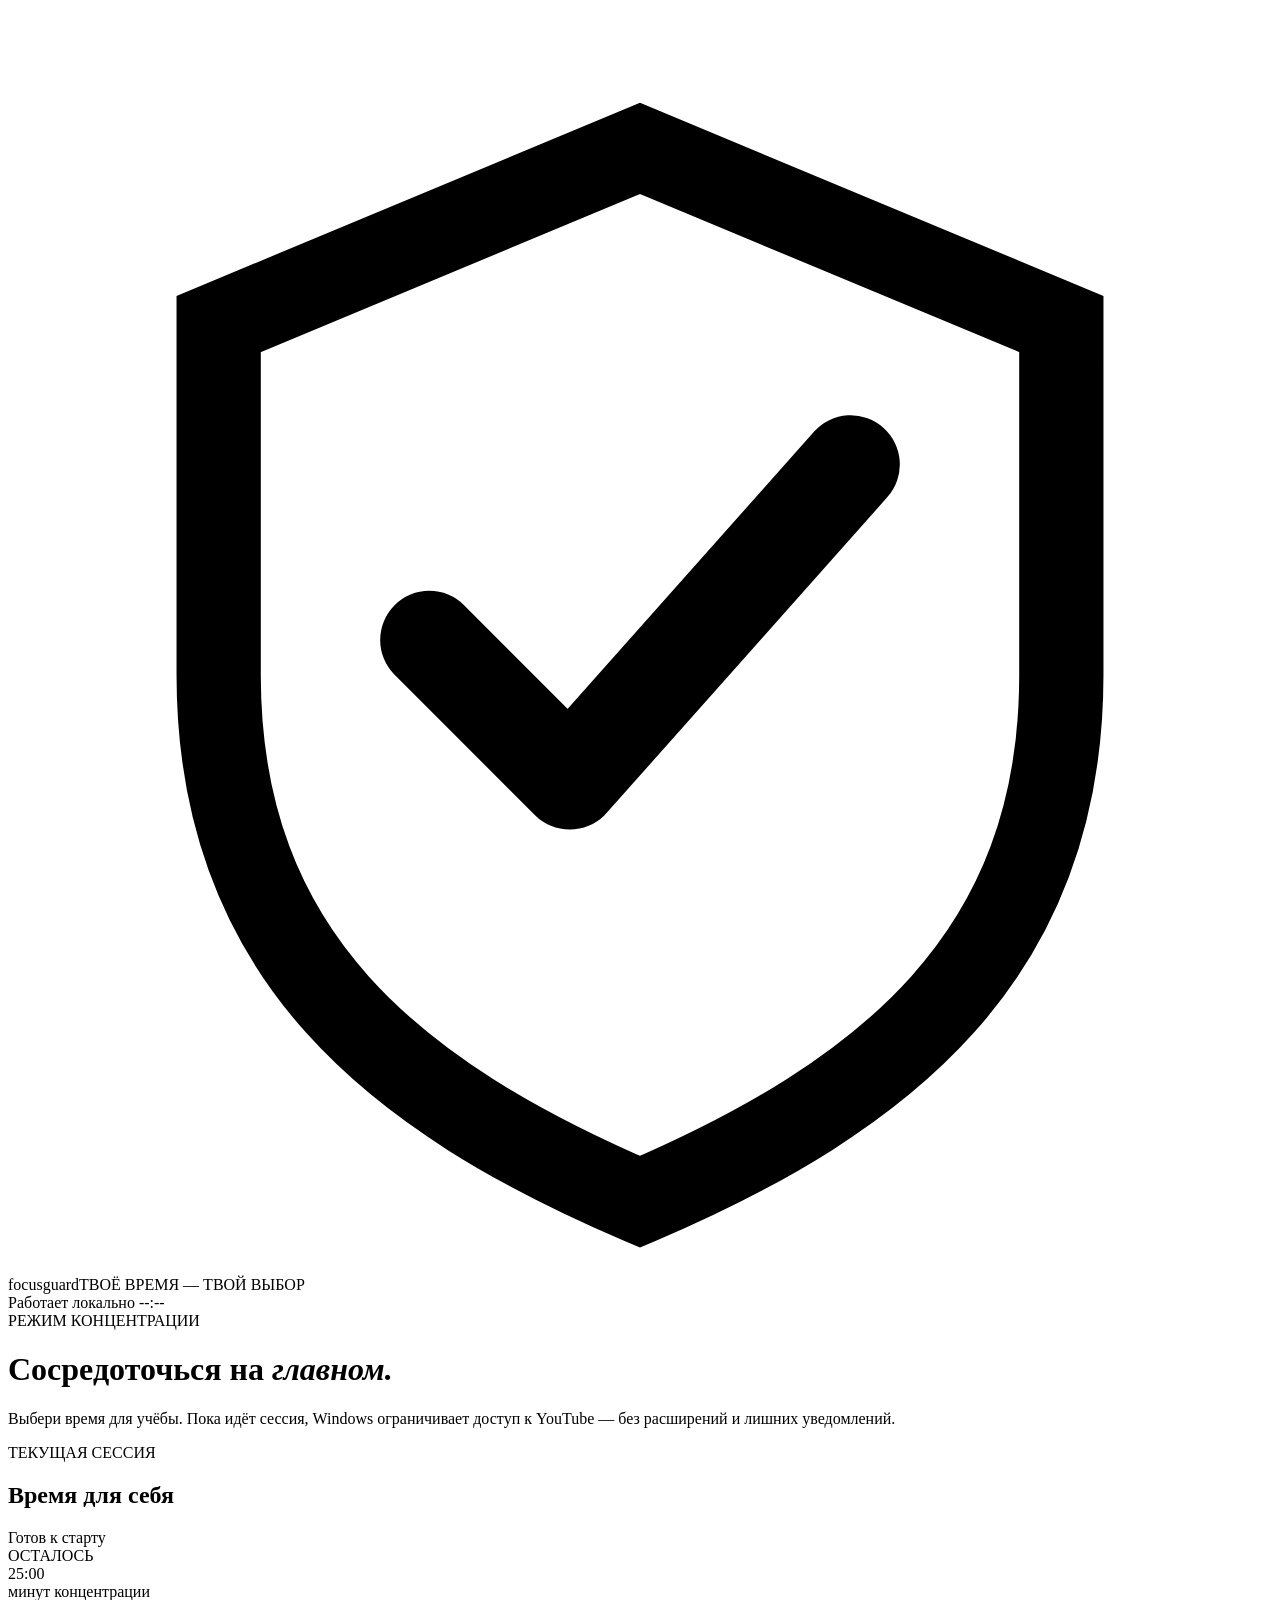
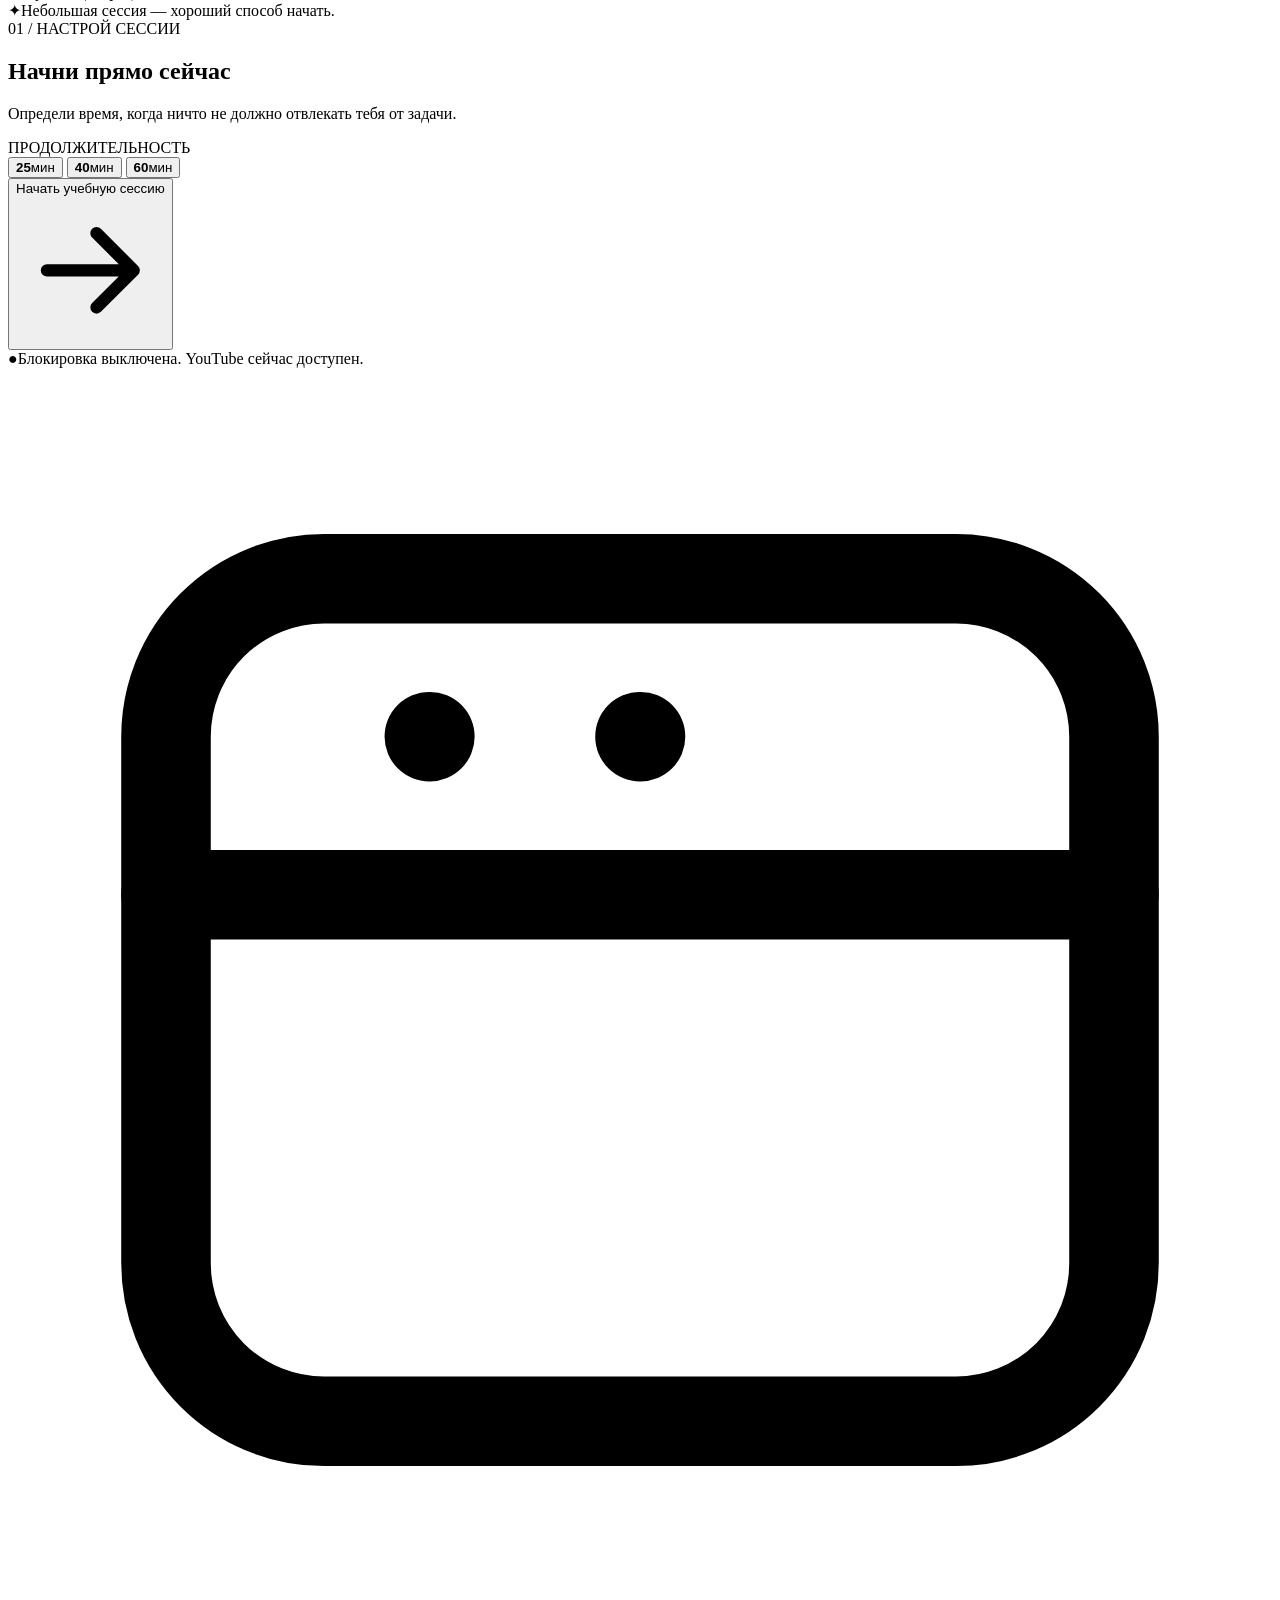
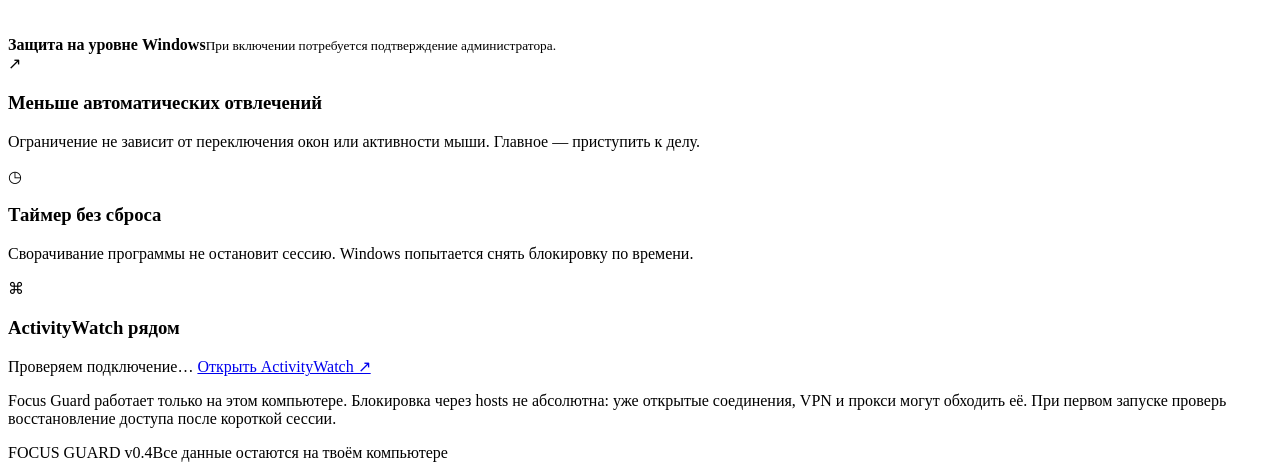
==== web/index.html @ 8cf07e89 "feat: add secure offline dashboard assets on localhost" ====
<!doctype html>
<html lang="ru">
<head>
  <meta charset="utf-8">
  <meta name="viewport" content="width=device-width, initial-scale=1">
  <meta name="theme-color" content="#0a121b">
  <meta name="description" content="Focus Guard — локальный учебный режим с блокировкой YouTube">
  <link rel="icon" href="/favicon.svg" type="image/svg+xml">
  <link rel="stylesheet" href="/app.css">
  <title>Focus Guard — учебный режим</title>
</head>
<body>
  <div class="ambient ambient-left" aria-hidden="true"></div>
  <div class="ambient ambient-right" aria-hidden="true"></div>

  <div class="shell">
    <header class="topbar">
      <div class="brand">
        <span class="brand-mark" aria-hidden="true">
          <svg viewBox="0 0 36 36" fill="none"><path d="M18 4 30 9v10c0 8-5 12-12 15C11 31 6 27 6 19V9L18 4Z" stroke="currentColor" stroke-width="2.4"/><path d="m12 18 4 4 8-9" stroke="currentColor" stroke-width="2.8" stroke-linecap="round" stroke-linejoin="round"/></svg>
        </span>
        <div><span class="brand-name">focus<span>guard</span></span><span class="brand-caption">ТВОЁ ВРЕМЯ — ТВОЙ ВЫБОР</span></div>
      </div>
      <div class="top-right">
        <span class="connection"><span class="connection-dot"></span> Работает локально</span>
        <span class="top-separator" aria-hidden="true"></span>
        <span id="clock" class="clock">--:--</span>
      </div>
    </header>

    <main>
      <div class="intro">
        <div class="eyebrow"><span class="eyebrow-line"></span> РЕЖИМ КОНЦЕНТРАЦИИ</div>
        <h1>Сосредоточься на <em>главном.</em></h1>
        <p>Выбери время для учёбы. Пока идёт сессия, Windows ограничивает доступ к YouTube — без расширений и лишних уведомлений.</p>
      </div>

      <div class="main-grid">
        <section class="glass timer-card" aria-label="Таймер концентрации">
          <div class="card-header"><div><span class="overline">ТЕКУЩАЯ СЕССИЯ</span><h2>Время для себя</h2></div><span id="statusBadge" class="badge badge-ready"><span class="badge-dot"></span><span id="statusBadgeText">Готов к старту</span></span></div>
          <div class="timer-space">
            <div class="timer-orbit" id="timerOrbit">
              <div class="timer-core"><span class="timer-small">ОСТАЛОСЬ</span><div id="countdown" class="timer-digits" aria-live="off">25:00</div><span id="timerSubtext" class="timer-subtext">минут концентрации</span></div>
            </div>
          </div>
          <div class="timer-foot"><span class="foot-icon" aria-hidden="true">✦</span><span id="timerFootText">Небольшая сессия — хороший способ начать.</span></div>
        </section>

        <section class="glass control-card" aria-label="Управление учебным режимом">
          <div class="section-index">01 / НАСТРОЙ СЕССИИ</div>
          <h2>Начни прямо сейчас</h2>
          <p class="control-intro">Определи время, когда ничто не должно отвлекать тебя от задачи.</p>
          <div class="field-label">ПРОДОЛЖИТЕЛЬНОСТЬ</div>
          <div class="duration-group" role="group" aria-label="Длительность учебной сессии">
            <button class="duration selected" type="button" data-minutes="25"><strong>25</strong><span>мин</span></button>
            <button class="duration" type="button" data-minutes="40"><strong>40</strong><span>мин</span></button>
            <button class="duration" type="button" data-minutes="60"><strong>60</strong><span>мин</span></button>
          </div>
          <button id="startButton" class="start-button" type="button"><span>Начать учебную сессию</span><svg viewBox="0 0 24 24" fill="none" aria-hidden="true"><path d="M5 12h14m-6-6 6 6-6 6" stroke="currentColor" stroke-width="2" stroke-linecap="round" stroke-linejoin="round"/></svg></button>
          <div id="stateText" class="state-box"><span class="state-icon" aria-hidden="true">●</span><span id="stateMessage">Блокировка выключена. YouTube сейчас доступен.</span></div>
          <div class="control-divider"></div>
          <div class="system-row"><span class="system-icon" aria-hidden="true"><svg viewBox="0 0 24 24" fill="none"><rect x="3" y="4" width="18" height="16" rx="3" stroke="currentColor" stroke-width="1.7"/><path d="M3 10h18M8 7h.01M12 7h.01" stroke="currentColor" stroke-width="1.7" stroke-linecap="round"/></svg></span><div><strong>Защита на уровне Windows</strong><small>При включении потребуется подтверждение администратора.</small></div></div>
          <button id="restoreButton" class="recovery-button" type="button" hidden>Аварийно восстановить доступ</button>
        </section>
      </div>

      <div class="bottom-grid">
        <section class="glass insight-card"><div class="insight-icon insight-green" aria-hidden="true">↗</div><div><h3>Меньше автоматических отвлечений</h3><p>Ограничение не зависит от переключения окон или активности мыши. Главное — приступить к делу.</p></div></section>
        <section class="glass insight-card"><div class="insight-icon insight-blue" aria-hidden="true">◷</div><div><h3>Таймер без сброса</h3><p>Сворачивание программы не остановит сессию. Windows попытается снять блокировку по времени.</p></div></section>
        <section class="glass insight-card"><div class="insight-icon insight-violet" aria-hidden="true">⌘</div><div><h3>ActivityWatch рядом</h3><p><span id="activityWatchStatus">Проверяем подключение…</span> <a href="http://127.0.0.1:5600/#/home" target="_blank" rel="noreferrer">Открыть ActivityWatch ↗</a></p></div></section>
      </div>

      <p class="notice">Focus Guard работает только на этом компьютере. Блокировка через hosts не абсолютна: уже открытые соединения, VPN и прокси могут обходить её. При первом запуске проверь восстановление доступа после короткой сессии.</p>
    </main>

    <footer><span>FOCUS GUARD <span class="version">v0.4</span></span><span>Все данные остаются на твоём компьютере</span></footer>
  </div>

  <div id="toast" class="toast" role="status" aria-live="polite"></div>
  <dialog id="restoreDialog" class="confirm-dialog"><form method="dialog"><div class="confirm-symbol">!</div><h2>Восстановить доступ?</h2><p>Это завершит текущую учебную сессию. Windows снова запросит разрешение администратора.</p><div class="dialog-actions"><button value="cancel" class="cancel-button">Вернуться к учёбе</button><button value="confirm" class="confirm-button">Восстановить</button></div></form></dialog>
  <script src="/app.js"></script>
</body>
</html>
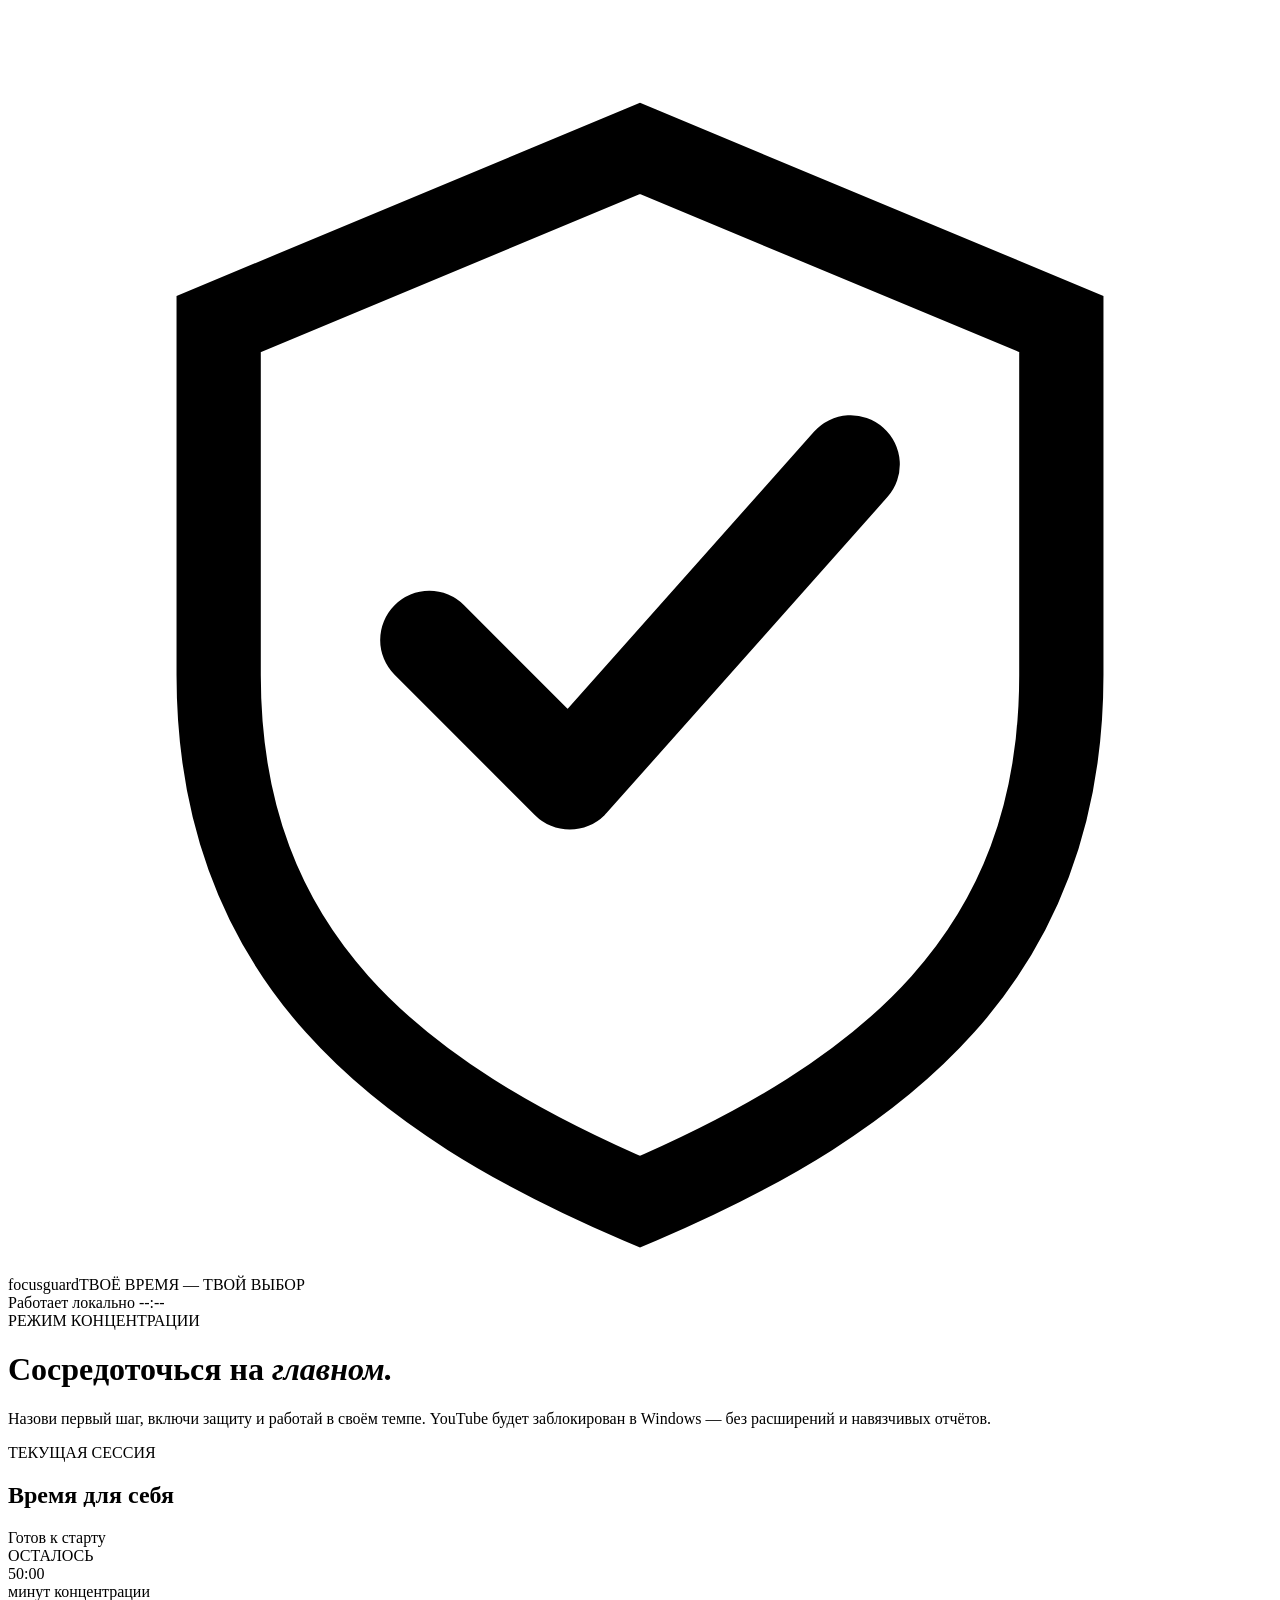
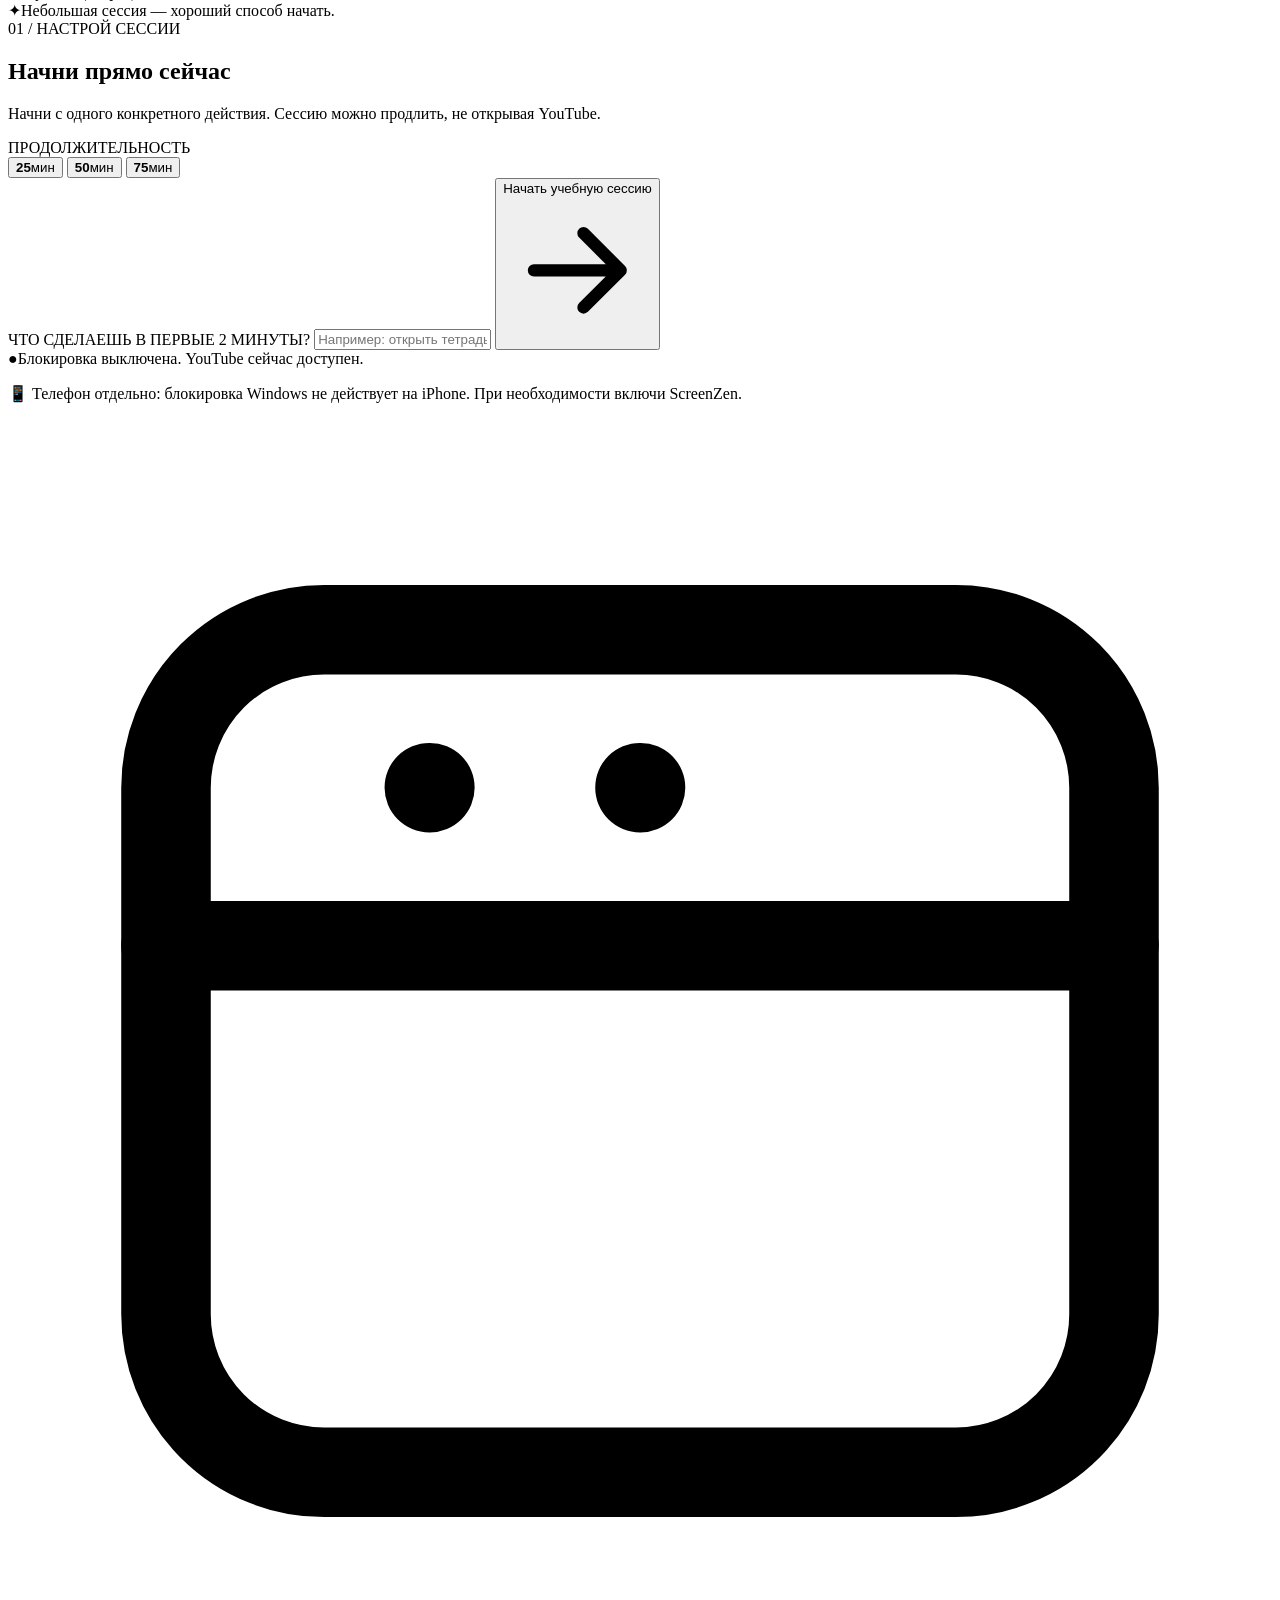
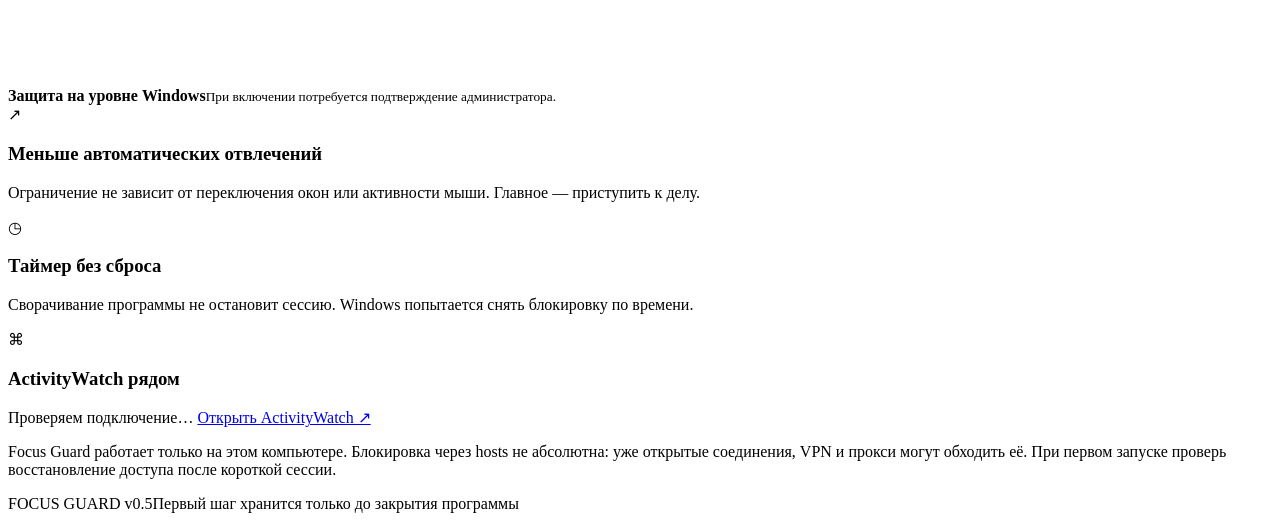
==== commit 86286033: "feat: clarify first action and continuous focus in dashboard" ====
--- a/web/index.html
+++ b/web/index.html
@@ -32,7 +32,7 @@
       <div class="intro">
         <div class="eyebrow"><span class="eyebrow-line"></span> РЕЖИМ КОНЦЕНТРАЦИИ</div>
         <h1>Сосредоточься на <em>главном.</em></h1>
-        <p>Выбери время для учёбы. Пока идёт сессия, Windows ограничивает доступ к YouTube — без расширений и лишних уведомлений.</p>
+        <p>Назови первый шаг, включи защиту и работай в своём темпе. YouTube будет заблокирован в Windows — без расширений и навязчивых отчётов.</p>
       </div>
 
       <div class="main-grid">
@@ -40,24 +40,29 @@
           <div class="card-header"><div><span class="overline">ТЕКУЩАЯ СЕССИЯ</span><h2>Время для себя</h2></div><span id="statusBadge" class="badge badge-ready"><span class="badge-dot"></span><span id="statusBadgeText">Готов к старту</span></span></div>
           <div class="timer-space">
             <div class="timer-orbit" id="timerOrbit">
-              <div class="timer-core"><span class="timer-small">ОСТАЛОСЬ</span><div id="countdown" class="timer-digits" aria-live="off">25:00</div><span id="timerSubtext" class="timer-subtext">минут концентрации</span></div>
+              <div class="timer-core"><span class="timer-small">ОСТАЛОСЬ</span><div id="countdown" class="timer-digits" aria-live="off">50:00</div><span id="timerSubtext" class="timer-subtext">минут концентрации</span></div>
             </div>
           </div>
+          <div id="intentDisplay" class="intent-display" hidden><span>СЕЙЧАС МОЙ ПЕРВЫЙ ШАГ</span><strong id="intentText"></strong></div>
           <div class="timer-foot"><span class="foot-icon" aria-hidden="true">✦</span><span id="timerFootText">Небольшая сессия — хороший способ начать.</span></div>
         </section>
 
         <section class="glass control-card" aria-label="Управление учебным режимом">
           <div class="section-index">01 / НАСТРОЙ СЕССИИ</div>
           <h2>Начни прямо сейчас</h2>
-          <p class="control-intro">Определи время, когда ничто не должно отвлекать тебя от задачи.</p>
+          <p class="control-intro">Начни с одного конкретного действия. Сессию можно продлить, не открывая YouTube.</p>
           <div class="field-label">ПРОДОЛЖИТЕЛЬНОСТЬ</div>
           <div class="duration-group" role="group" aria-label="Длительность учебной сессии">
-            <button class="duration selected" type="button" data-minutes="25"><strong>25</strong><span>мин</span></button>
-            <button class="duration" type="button" data-minutes="40"><strong>40</strong><span>мин</span></button>
-            <button class="duration" type="button" data-minutes="60"><strong>60</strong><span>мин</span></button>
+            <button class="duration" type="button" data-minutes="25" aria-pressed="false"><strong>25</strong><span>мин</span></button>
+            <button class="duration selected" type="button" data-minutes="50" aria-pressed="true"><strong>50</strong><span>мин</span></button>
+            <button class="duration" type="button" data-minutes="75" aria-pressed="false"><strong>75</strong><span>мин</span></button>
           </div>
+          <label class="field-label action-label" for="firstAction">ЧТО СДЕЛАЕШЬ В ПЕРВЫЕ 2 МИНУТЫ?</label>
+          <input id="firstAction" class="action-input" type="text" maxlength="140" autocomplete="off" spellcheck="true" placeholder="Например: открыть тетрадь и решить № 1">
           <button id="startButton" class="start-button" type="button"><span>Начать учебную сессию</span><svg viewBox="0 0 24 24" fill="none" aria-hidden="true"><path d="M5 12h14m-6-6 6 6-6 6" stroke="currentColor" stroke-width="2" stroke-linecap="round" stroke-linejoin="round"/></svg></button>
+          <div id="extendControls" class="extend-controls" hidden><span class="field-label">НЕ ПРЕРЫВАЙ ПОТОК — ПРОДЛИ СЕССИЮ</span><div class="extend-actions"><button type="button" data-extend="25">+25 минут</button><button type="button" data-extend="50">+50 минут</button></div></div>
           <div id="stateText" class="state-box"><span class="state-icon" aria-hidden="true">●</span><span id="stateMessage">Блокировка выключена. YouTube сейчас доступен.</span></div>
+          <p class="phone-cue">📱 <span>Телефон отдельно: блокировка Windows не действует на iPhone. При необходимости включи ScreenZen.</span></p>
           <div class="control-divider"></div>
           <div class="system-row"><span class="system-icon" aria-hidden="true"><svg viewBox="0 0 24 24" fill="none"><rect x="3" y="4" width="18" height="16" rx="3" stroke="currentColor" stroke-width="1.7"/><path d="M3 10h18M8 7h.01M12 7h.01" stroke="currentColor" stroke-width="1.7" stroke-linecap="round"/></svg></span><div><strong>Защита на уровне Windows</strong><small>При включении потребуется подтверждение администратора.</small></div></div>
           <button id="restoreButton" class="recovery-button" type="button" hidden>Аварийно восстановить доступ</button>
@@ -73,7 +78,7 @@
       <p class="notice">Focus Guard работает только на этом компьютере. Блокировка через hosts не абсолютна: уже открытые соединения, VPN и прокси могут обходить её. При первом запуске проверь восстановление доступа после короткой сессии.</p>
     </main>
 
-    <footer><span>FOCUS GUARD <span class="version">v0.4</span></span><span>Все данные остаются на твоём компьютере</span></footer>
+    <footer><span>FOCUS GUARD <span class="version">v0.5</span></span><span>Первый шаг хранится только до закрытия программы</span></footer>
   </div>
 
   <div id="toast" class="toast" role="status" aria-live="polite"></div>
